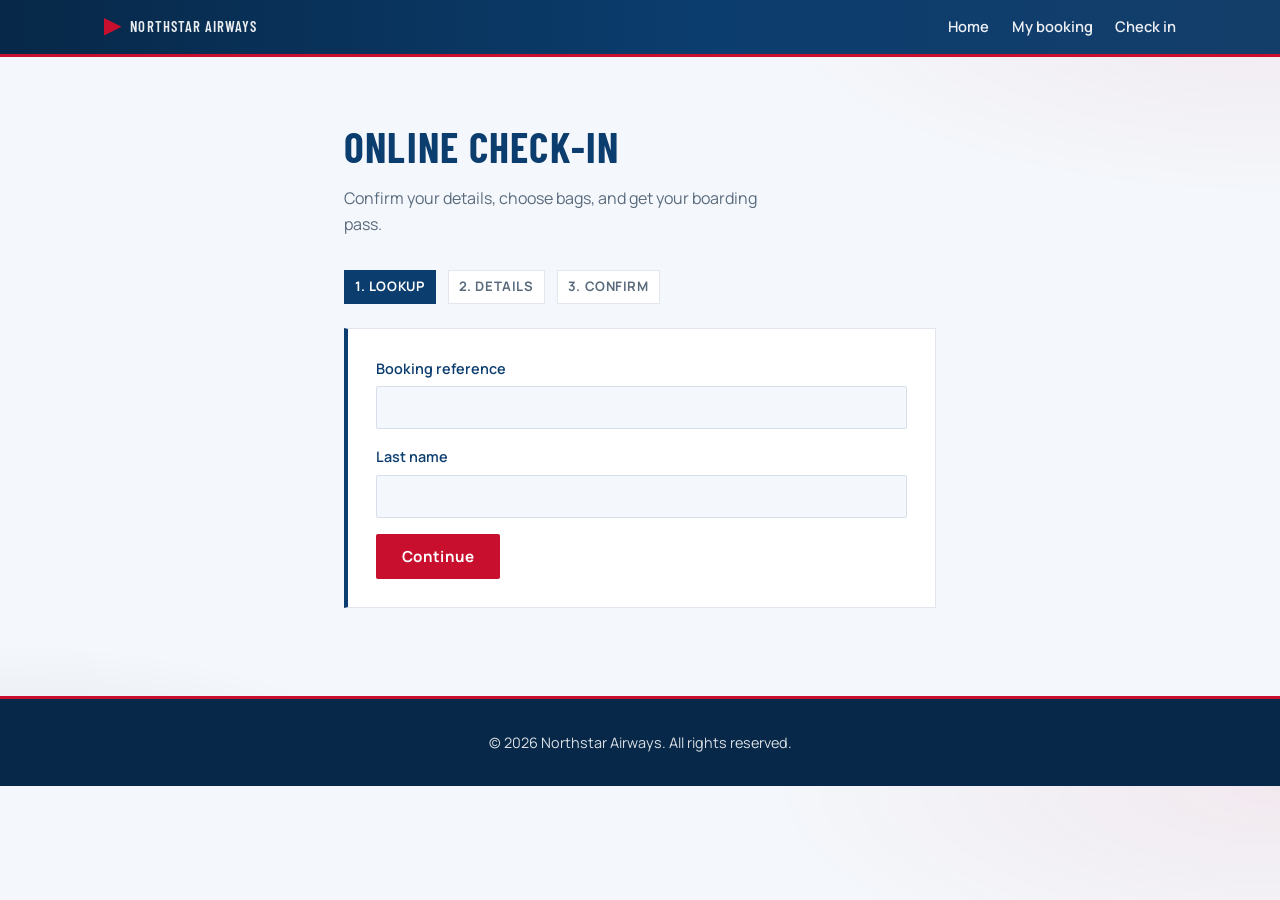
==== check-in.html @ 12df4b26 "Add booking retrieval, check-in flow, and Amplitude booking groups. New pages let travelers look up " ====
<!DOCTYPE html>
<html lang="en">

<head>
    <meta charset="UTF-8">
    <meta name="viewport" content="width=device-width, initial-scale=1.0">
    <title>Check in — Northstar Airways</title>
    <link rel="preconnect" href="https://fonts.googleapis.com">
    <link rel="preconnect" href="https://fonts.gstatic.com" crossorigin>
    <link href="https://fonts.googleapis.com/css2?family=Barlow+Condensed:wght@600;700&family=Manrope:wght@400;500;600;700&display=swap" rel="stylesheet">
    <link rel="stylesheet" href="style.css">
    <script src="https://cdn.amplitude.com/script/f0db16a2ac68ab1c81271aeabdb148de.js"></script>
    <script src="https://cdn.amplitude.com/script/f0db16a2ac68ab1c81271aeabdb148de.engagement.js"></script>
    <script src="js/amplitude-init.js"></script>
</head>

<body>
    <header>
        <nav class="container">
            <div class="logo">
                <span class="logo-mark" aria-hidden="true"></span>
                <a href="index.html" class="logo-link">Northstar Airways</a>
            </div>
            <ul>
                <li><a href="index.html">Home</a></li>
                <li><a href="retrieve-booking.html">My booking</a></li>
                <li><a href="check-in.html" aria-current="page">Check in</a></li>
            </ul>
        </nav>
    </header>

    <main class="page-main">
        <div class="container narrow">
            <h1 class="section-title">Online check-in</h1>
            <p class="section-lead">Confirm your details, choose bags, and get your boarding pass.</p>

            <div class="checkin-steps" id="checkinSteps" aria-label="Check-in progress">
                <span class="checkin-step active" data-step="1">1. Lookup</span>
                <span class="checkin-step" data-step="2">2. Details</span>
                <span class="checkin-step" data-step="3">3. Confirm</span>
            </div>

            <section id="stepLookup" class="booking-panel">
                <form id="checkinLookupForm" class="booking-form">
                    <div class="form-group">
                        <label for="checkinBookingId">Booking reference</label>
                        <input type="text" id="checkinBookingId" name="bookingId" required>
                    </div>
                    <div class="form-group">
                        <label for="checkinLastName">Last name</label>
                        <input type="text" id="checkinLastName" name="lastName" required>
                    </div>
                    <button type="submit" class="btn">Continue</button>
                </form>
                <p id="checkinLookupError" class="form-message form-message--error hidden" role="alert"></p>
            </section>

            <section id="stepDetails" class="booking-panel hidden">
                <div id="flightSummary" class="flight-summary"></div>
                <form id="checkinDetailsForm" class="booking-form">
                    <div class="form-group">
                        <label for="bagCount">Checked bags</label>
                        <select id="bagCount" name="bags">
                            <option value="0">0</option>
                            <option value="1">1</option>
                            <option value="2">2</option>
                        </select>
                    </div>
                    <div class="form-group">
                        <label for="seatChoice">Seat preference</label>
                        <select id="seatChoice" name="seat">
                            <option value="12A">12A — Window</option>
                            <option value="12B">12B — Middle</option>
                            <option value="14C">14C — Aisle</option>
                            <option value="18F">18F — Window</option>
                        </select>
                    </div>
                    <div class="form-actions">
                        <button type="button" class="btn-secondary" id="backToLookup">Back</button>
                        <button type="submit" class="btn">Review &amp; confirm</button>
                    </div>
                </form>
            </section>

            <section id="stepConfirm" class="booking-panel hidden">
                <div id="confirmSummary" class="flight-summary"></div>
                <button type="button" class="btn" id="completeCheckIn">Complete check-in</button>
            </section>

            <section id="stepDone" class="booking-panel boarding-pass hidden">
                <h2 class="boarding-pass-title">You&apos;re checked in</h2>
                <div id="boardingPassContent"></div>
                <a href="index.html" class="btn btn-secondary">Back to home</a>
            </section>
        </div>
    </main>

    <footer>
        <div class="container">
            <p>&copy; 2026 Northstar Airways. All rights reserved.</p>
        </div>
    </footer>

    <script src="script.js?v=6"></script>
    <script src="js/bookings.js"></script>
    <script src="js/check-in.js"></script>
</body>

</html>
---- style.css ----
:root {
    --blue: #0b3d6e;
    --blue-deep: #072848;
    --blue-bright: #1565a8;
    --red: #c8102e;
    --red-deep: #9a0c23;
    --ink: #122033;
    --muted: #5a6b7d;
    --paper: #f4f7fb;
    --white: #ffffff;
    --line: rgba(11, 61, 110, 0.12);
    --font-display: "Barlow Condensed", "Arial Narrow", sans-serif;
    --font-body: "Manrope", "Segoe UI", sans-serif;
}

* {
    margin: 0;
    padding: 0;
    box-sizing: border-box;
}

html {
    scroll-behavior: smooth;
}

body {
    font-family: var(--font-body);
    line-height: 1.6;
    color: var(--ink);
    background:
        radial-gradient(ellipse 80% 50% at 100% 0%, rgba(200, 16, 46, 0.06), transparent 50%),
        radial-gradient(ellipse 70% 40% at 0% 100%, rgba(11, 61, 110, 0.08), transparent 45%),
        var(--paper);
}

.container {
    max-width: 1120px;
    margin: 0 auto;
    padding: 0 24px;
}

/* Header */
header {
    background: linear-gradient(90deg, var(--blue-deep) 0%, var(--blue) 55%, #143e6a 100%);
    color: var(--white);
    padding: 0.9rem 0;
    position: sticky;
    top: 0;
    z-index: 100;
    border-bottom: 3px solid var(--red);
}

nav {
    display: flex;
    justify-content: space-between;
    align-items: center;
    gap: 1.5rem;
}

.logo {
    font-family: var(--font-display);
    font-size: 1.65rem;
    font-weight: 700;
    letter-spacing: 0.04em;
    text-transform: uppercase;
    display: flex;
    align-items: center;
    gap: 0.55rem;
}

.logo-mark {
    width: 1.1rem;
    height: 1.1rem;
    background: var(--red);
    clip-path: polygon(50% 0%, 100% 100%, 0% 100%);
    display: inline-block;
    transform: rotate(90deg);
    animation: markPulse 3.2s ease-in-out infinite;
}

@keyframes markPulse {
    0%, 100% { opacity: 1; transform: rotate(90deg) scale(1); }
    50% { opacity: 0.75; transform: rotate(90deg) scale(1.08); }
}

nav ul {
    list-style: none;
    display: flex;
    flex-wrap: wrap;
    gap: 1.4rem;
    justify-content: flex-end;
}

nav a {
    color: var(--white);
    text-decoration: none;
    font-size: 0.92rem;
    font-weight: 600;
    opacity: 0.92;
}

nav a:hover {
    opacity: 1;
    color: #ffd6dc;
}

.logo-link {
    color: inherit;
    text-decoration: none;
}

.logo-link:hover {
    color: #ffd6dc;
}

.page-main {
    padding: 3.5rem 0 4rem;
    min-height: 60vh;
}

.container.narrow {
    max-width: 640px;
}

.booking-panel {
    background: var(--white);
    padding: 1.75rem;
    border: 1px solid var(--line);
    border-left: 4px solid var(--blue);
    margin-bottom: 1.5rem;
}

.booking-form .form-group select {
    width: 100%;
    padding: 10px 12px;
    border: 1px solid var(--line);
    border-radius: 2px;
    font-family: inherit;
    font-size: 0.95rem;
    background: var(--paper);
}

.form-actions {
    display: flex;
    gap: 0.75rem;
    flex-wrap: wrap;
    margin-top: 1.25rem;
}

.form-message {
    margin-top: 1rem;
    font-size: 0.92rem;
}

.form-message--error {
    color: var(--red);
    font-weight: 600;
}

.hidden {
    display: none !important;
}

.booking-result {
    animation: heroRise 0.5s ease-out both;
}

.booking-card,
.boarding-pass {
    border-top: 3px solid var(--red);
}

.booking-ref {
    font-size: 0.88rem;
    color: var(--muted);
    margin-bottom: 0.35rem;
}

.booking-passenger {
    font-weight: 700;
    color: var(--blue);
    margin-bottom: 0.5rem;
}

.booking-status {
    color: var(--muted);
    margin-bottom: 1rem;
}

.booking-route {
    font-family: var(--font-display);
    font-size: 1.65rem;
    color: var(--ink);
    margin-bottom: 0.35rem;
}

.checkin-steps {
    display: flex;
    gap: 0.75rem;
    flex-wrap: wrap;
    margin-bottom: 1.5rem;
}

.checkin-step {
    font-size: 0.82rem;
    font-weight: 700;
    text-transform: uppercase;
    letter-spacing: 0.04em;
    color: var(--muted);
    padding: 0.35rem 0.65rem;
    border: 1px solid var(--line);
    background: var(--white);
}

.checkin-step.active {
    color: var(--white);
    background: var(--blue);
    border-color: var(--blue);
}

.flight-summary {
    margin-bottom: 1.25rem;
    padding-bottom: 1rem;
    border-bottom: 1px solid var(--line);
}

.boarding-pass-title {
    font-family: var(--font-display);
    font-size: 1.75rem;
    color: var(--blue);
    margin-bottom: 1rem;
}

/* Hero — full-bleed */
.hero {
    position: relative;
    min-height: 92vh;
    display: flex;
    align-items: flex-end;
    overflow: hidden;
    color: var(--white);
}

.hero-media {
    position: absolute;
    inset: 0;
    background:
        linear-gradient(120deg, rgba(7, 40, 72, 0.55), transparent 55%),
        url("https://images.unsplash.com/photo-1436491865332-7a61a1093540?auto=format&fit=crop&w=2000&q=80")
            center / cover no-repeat;
    animation: heroDrift 28s ease-in-out infinite alternate;
}

@keyframes heroDrift {
    from { transform: scale(1) translate3d(0, 0, 0); }
    to { transform: scale(1.06) translate3d(-1.5%, -1%, 0); }
}

.hero-scrim {
    position: absolute;
    inset: 0;
    background: linear-gradient(
        180deg,
        rgba(7, 40, 72, 0.25) 0%,
        rgba(7, 40, 72, 0.45) 45%,
        rgba(7, 40, 72, 0.88) 100%
    );
    pointer-events: none;
}

.hero-content {
    position: relative;
    z-index: 1;
    padding: 4rem 24px 5rem;
    max-width: 720px;
    margin: 0;
    margin-right: auto;
    animation: heroRise 0.9s ease-out both;
}

@keyframes heroRise {
    from { opacity: 0; transform: translateY(28px); }
    to { opacity: 1; transform: translateY(0); }
}

.brand-lockup {
    font-family: var(--font-display);
    font-size: clamp(2.4rem, 6vw, 3.6rem);
    font-weight: 700;
    letter-spacing: 0.06em;
    text-transform: uppercase;
    line-height: 1;
    margin-bottom: 0.75rem;
    color: var(--white);
    text-shadow: 0 2px 20px rgba(0, 0, 0, 0.35);
}

.brand-lockup::after {
    content: "";
    display: block;
    width: 4.5rem;
    height: 4px;
    margin-top: 0.65rem;
    background: var(--red);
}

.hero h1 {
    font-family: var(--font-display);
    font-size: clamp(1.8rem, 4vw, 2.6rem);
    font-weight: 600;
    letter-spacing: 0.02em;
    margin-bottom: 0.75rem;
    max-width: 16ch;
}

.hero-support {
    font-size: 1.08rem;
    margin-bottom: 1.75rem;
    max-width: 36ch;
    color: rgba(255, 255, 255, 0.9);
}

.btn {
    background: var(--red);
    color: var(--white);
    padding: 12px 26px;
    text-decoration: none;
    border-radius: 2px;
    display: inline-block;
    cursor: pointer;
    border: none;
    font-family: var(--font-body);
    font-size: 0.95rem;
    font-weight: 700;
    letter-spacing: 0.02em;
    transition: background 0.2s ease, transform 0.2s ease;
}

.btn:hover {
    background: var(--red-deep);
    transform: translateY(-1px);
}

.btn-hero {
    padding: 14px 32px;
    font-size: 1rem;
}

/* Flights */
.flights {
    padding: 4.5rem 0 3.5rem;
}

.section-title {
    font-family: var(--font-display);
    text-align: left;
    font-size: clamp(2rem, 4vw, 2.6rem);
    font-weight: 700;
    letter-spacing: 0.03em;
    text-transform: uppercase;
    margin-bottom: 0.4rem;
    color: var(--blue);
}

.section-lead {
    color: var(--muted);
    margin-bottom: 2rem;
    max-width: 42ch;
}

.filters {
    background: var(--white);
    padding: 1.5rem 1.75rem;
    border: 1px solid var(--line);
    border-left: 4px solid var(--blue);
    margin-bottom: 2rem;
}

.filters h3 {
    margin-bottom: 1rem;
    color: var(--blue);
    font-size: 1rem;
    font-weight: 700;
}

.filter-row {
    display: grid;
    grid-template-columns: repeat(auto-fit, minmax(180px, 1fr));
    gap: 1rem;
    margin-bottom: 1rem;
}

.filter-group {
    display: flex;
    flex-direction: column;
}

.filter-group label {
    margin-bottom: 0.4rem;
    font-weight: 600;
    font-size: 0.88rem;
    color: var(--blue);
}

.filter-group select {
    padding: 10px 12px;
    border: 1px solid var(--line);
    border-radius: 2px;
    font-size: 0.95rem;
    font-family: inherit;
    background: var(--paper);
    color: var(--ink);
}

.filter-buttons {
    display: flex;
    gap: 0.75rem;
    flex-wrap: wrap;
}

.btn-secondary {
    background: transparent;
    color: var(--blue);
    padding: 10px 20px;
    border: 1.5px solid var(--blue);
    border-radius: 2px;
    cursor: pointer;
    font-family: var(--font-body);
    font-size: 0.95rem;
    font-weight: 600;
}

.btn-secondary:hover {
    background: rgba(11, 61, 110, 0.06);
}

.flight-grid {
    display: grid;
    grid-template-columns: repeat(auto-fit, minmax(280px, 1fr));
    gap: 1.5rem;
    margin-top: 0.5rem;
}

.flight-card {
    background: var(--white);
    border: 1px solid var(--line);
    overflow: hidden;
    cursor: pointer;
    transition: transform 0.25s ease, border-color 0.25s ease, box-shadow 0.25s ease;
}

.flight-card:hover {
    transform: translateY(-4px);
    border-color: rgba(200, 16, 46, 0.35);
    box-shadow: 0 12px 28px rgba(11, 61, 110, 0.12);
}

.flight-route-visual {
    height: 140px;
    position: relative;
    background:
        linear-gradient(135deg, var(--blue-deep) 0%, var(--blue-bright) 100%);
    overflow: hidden;
}

.flight-route-visual::before {
    content: "";
    position: absolute;
    inset: 0;
    background:
        radial-gradient(circle at 20% 70%, rgba(255, 255, 255, 0.15), transparent 40%),
        linear-gradient(90deg, transparent 0%, rgba(255, 255, 255, 0.08) 50%, transparent 100%);
}

.flight-route-visual::after {
    content: "";
    position: absolute;
    left: 12%;
    right: 12%;
    top: 50%;
    height: 2px;
    background: repeating-linear-gradient(
        90deg,
        rgba(255, 255, 255, 0.85) 0 8px,
        transparent 8px 16px
    );
    transform: translateY(-50%);
}

.flight-route-visual.business {
    background: linear-gradient(135deg, #0a2f55 0%, #1a5f9e 70%, #c8102e 140%);
}

.flight-route-visual.first {
    background: linear-gradient(135deg, #061a33 0%, #0b3d6e 45%, #c8102e 100%);
}

.flight-info {
    padding: 1.25rem 1.35rem 1.5rem;
}

.flight-price {
    font-family: var(--font-display);
    font-size: 1.85rem;
    font-weight: 700;
    color: var(--red);
    letter-spacing: 0.02em;
    line-height: 1;
}

.fare-block {
    display: flex;
    align-items: center;
    gap: 0.55rem;
    margin-bottom: 0.25rem;
}

.currency-chip {
    font-family: var(--font-body);
    font-size: 0.68rem;
    font-weight: 700;
    letter-spacing: 0.06em;
    color: var(--blue);
    background: rgba(11, 61, 110, 0.08);
    border: 1px solid rgba(11, 61, 110, 0.18);
    padding: 0.28rem 0.45rem;
    border-radius: 2px;
}

.fare-meta {
    font-size: 0.78rem;
    color: var(--muted);
    margin-bottom: 0.65rem;
}

.modal-fare {
    display: flex;
    flex-wrap: wrap;
    align-items: flex-start;
    gap: 1rem 1.5rem;
    margin: 1rem 0 0.75rem;
    padding: 1rem 1.1rem;
    background: var(--paper);
    border-left: 4px solid var(--red);
}

.modal-fare-meta {
    display: flex;
    flex-direction: column;
    gap: 0.4rem;
}

.modal-fare .fare-meta {
    margin-bottom: 0;
}

.modal-meta-row {
    display: flex;
    gap: 1.25rem;
    flex-wrap: wrap;
    margin: 0.75rem 0 1.25rem;
    color: var(--muted);
    font-size: 0.92rem;
}

.modal-section-title {
    margin: 1rem 0 0.5rem;
    color: var(--blue);
    font-size: 1.05rem;
}

.modal-description {
    line-height: 1.6;
    margin-bottom: 0.75rem;
    color: var(--ink);
}

.modal-features {
    margin-bottom: 1.75rem;
    padding-left: 1.1rem;
    color: var(--muted);
}

.modal-features li {
    margin: 0.4rem 0;
}

.modal-actions {
    display: flex;
    gap: 0.75rem;
    justify-content: center;
    flex-wrap: wrap;
}

.flight-title {
    font-size: 1.15rem;
    font-weight: 700;
    margin-bottom: 0.35rem;
    color: var(--ink);
}

.flight-location {
    color: var(--muted);
    margin-bottom: 0.5rem;
    font-size: 0.92rem;
}

.flight-features {
    font-size: 0.85rem;
    color: var(--muted);
}

.flight-type {
    display: inline-block;
    background: var(--blue);
    color: white;
    padding: 3px 9px;
    border-radius: 2px;
    font-size: 0.72rem;
    font-weight: 700;
    letter-spacing: 0.04em;
    text-transform: uppercase;
    margin-bottom: 0.55rem;
}

.flight-card.hidden {
    display: none;
}

.no-results {
    text-align: center;
    padding: 2rem;
    color: var(--muted);
    font-size: 1.05rem;
    display: none;
}

/* About */
.about {
    padding: 4rem 0;
    background:
        linear-gradient(180deg, rgba(11, 61, 110, 0.04), transparent),
        var(--white);
}

.about-content {
    display: grid;
    grid-template-columns: 1fr 1fr;
    gap: 3rem;
    align-items: center;
}

.about-text h2 {
    font-family: var(--font-display);
    font-size: clamp(1.9rem, 3.5vw, 2.4rem);
    font-weight: 700;
    letter-spacing: 0.03em;
    text-transform: uppercase;
    margin-bottom: 1rem;
    color: var(--blue);
}

.about-text p {
    color: var(--muted);
    margin-bottom: 1rem;
}

.about-image {
    height: 320px;
    border-radius: 2px;
    background:
        linear-gradient(160deg, rgba(7, 40, 72, 0.35), rgba(200, 16, 46, 0.25)),
        url("https://images.unsplash.com/photo-1542296332-2e4473faf803?auto=format&fit=crop&w=1200&q=80")
            center / cover no-repeat;
    box-shadow: 0 16px 40px rgba(11, 61, 110, 0.15);
}

/* Contact */
.contact {
    padding: 4rem 0;
}

.contact-content {
    display: grid;
    grid-template-columns: 1fr 1fr;
    gap: 2.5rem;
}

.contact-info h3 {
    margin-bottom: 1rem;
    color: var(--blue);
    font-size: 1.15rem;
}

.contact-info p {
    margin-bottom: 0.55rem;
    color: var(--muted);
}

.contact-form {
    background: var(--white);
    padding: 1.75rem;
    border: 1px solid var(--line);
    border-top: 3px solid var(--red);
}

.form-group {
    margin-bottom: 1rem;
}

.form-group label {
    display: block;
    margin-bottom: 0.4rem;
    color: var(--blue);
    font-weight: 600;
    font-size: 0.9rem;
}

.form-group input,
.form-group textarea {
    width: 100%;
    padding: 10px 12px;
    border: 1px solid var(--line);
    border-radius: 2px;
    font-family: inherit;
    font-size: 0.95rem;
    background: var(--paper);
}

.form-group textarea {
    height: 110px;
    resize: vertical;
}

/* Footer */
footer {
    background: var(--blue-deep);
    color: rgba(255, 255, 255, 0.85);
    text-align: center;
    padding: 2rem 0;
    border-top: 3px solid var(--red);
    font-size: 0.9rem;
}

/* Modal */
.modal {
    display: none;
    position: fixed;
    z-index: 1000;
    left: 0;
    top: 0;
    width: 100%;
    height: 100%;
    background-color: rgba(7, 40, 72, 0.55);
}

.modal-content {
    background-color: var(--white);
    margin: 5% auto;
    padding: 2rem;
    border-radius: 2px;
    width: 90%;
    max-width: 600px;
    position: relative;
    border-top: 4px solid var(--red);
    max-height: 85vh;
    overflow-y: auto;
}

.modal-close {
    position: absolute;
    right: 1rem;
    top: 0.6rem;
    font-size: 2rem;
    cursor: pointer;
    color: var(--muted);
    line-height: 1;
}

.modal-close:hover {
    color: var(--red);
}

.login-container {
    max-width: 400px;
    margin: 0 auto;
}

.login-container h2 {
    text-align: center;
    margin-bottom: 1.5rem;
    font-family: var(--font-display);
    letter-spacing: 0.04em;
    text-transform: uppercase;
    color: var(--blue);
}

.login-form input,
.login-form select {
    width: 100%;
    padding: 10px 12px;
    border: 1.5px solid var(--line);
    border-radius: 2px;
    font-size: 1rem;
    font-family: inherit;
    background: var(--paper);
    transition: border-color 0.2s ease;
}

.login-form input:focus,
.login-form select:focus {
    outline: none;
    border-color: var(--blue-bright);
}

.login-buttons {
    display: flex;
    gap: 0.75rem;
    justify-content: center;
    margin-top: 1.5rem;
    flex-wrap: wrap;
}

.login-error {
    color: var(--red);
    text-align: center;
    margin-top: 1rem;
    font-size: 0.9rem;
    display: none;
}

.login-error.show {
    display: block;
}

/* User Status */
.user-status {
    position: fixed;
    top: 80px;
    right: 20px;
    background: var(--white);
    padding: 1rem;
    border-radius: 2px;
    box-shadow: 0 8px 28px rgba(11, 61, 110, 0.18);
    border: 1px solid var(--line);
    border-left: 4px solid var(--red);
    display: flex;
    align-items: center;
    gap: 1rem;
    flex-wrap: wrap;
    z-index: 999;
    min-width: 280px;
}

.user-status-actions {
    display: flex;
    flex-direction: column;
    gap: 0.5rem;
    align-items: stretch;
}

.plan-label {
    font-size: 0.85rem;
    color: var(--muted);
    font-weight: 500;
}

.btn-subscribe {
    background: var(--blue);
    padding: 8px 14px;
    font-size: 0.88rem;
    white-space: nowrap;
}

.btn-subscribe:hover {
    background: var(--blue-deep);
}

.btn-premium {
    background: var(--red);
    padding: 8px 14px;
    font-size: 0.88rem;
    white-space: nowrap;
}

.btn-premium:hover {
    background: var(--red-deep);
}

.user-status.hidden {
    display: none;
}

.account-info {
    display: flex;
    flex-direction: column;
    gap: 0.25rem;
}

.estate-agent-info {
    font-size: 0.82rem;
    color: var(--muted);
    font-weight: 700;
    padding: 0.25rem 0.5rem;
    background: var(--paper);
    border-left: 3px solid var(--blue);
}

.user-status span {
    color: var(--blue);
    font-weight: 700;
}

.user-status .plan-label {
    color: var(--muted);
    font-weight: 500;
}

@media (max-width: 768px) {
    nav {
        flex-direction: column;
        align-items: flex-start;
        gap: 0.75rem;
    }

    nav ul {
        gap: 0.85rem 1rem;
        justify-content: flex-start;
    }

    .hero {
        min-height: 78vh;
    }

    .hero-content {
        padding-bottom: 3rem;
    }

    .about-content,
    .contact-content {
        grid-template-columns: 1fr;
    }

    .flight-grid {
        grid-template-columns: 1fr;
    }

    .filter-row {
        grid-template-columns: 1fr;
    }

    .user-status {
        position: static;
        margin: 1rem;
        right: auto;
        top: auto;
    }
}
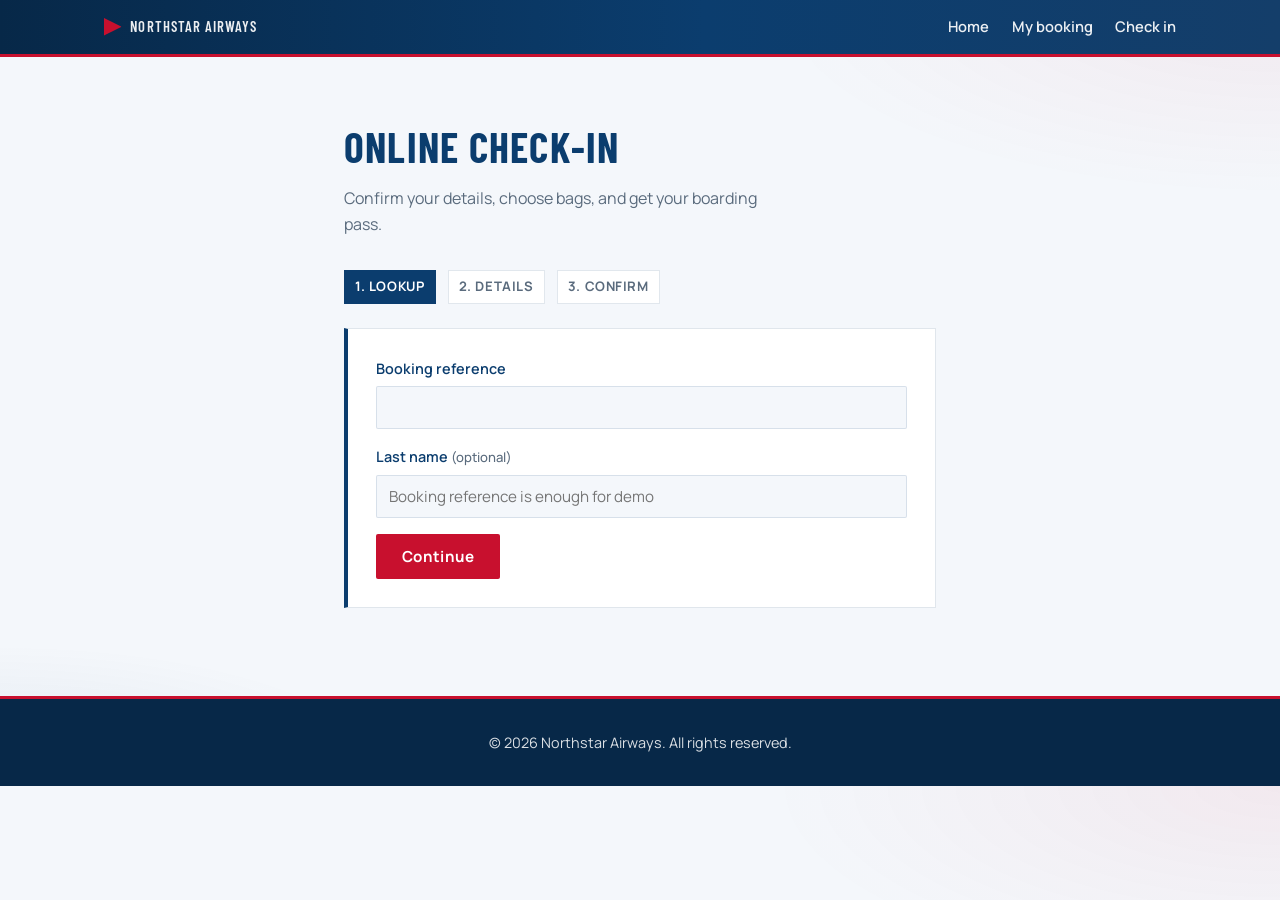
==== commit 61e534e9: "Fix booking lookup for new purchases and reference-only demo flow. Harden localStorage saves, load b" ====
--- a/check-in.html
+++ b/check-in.html
@@ -47,8 +47,8 @@
                         <input type="text" id="checkinBookingId" name="bookingId" required>
                     </div>
                     <div class="form-group">
-                        <label for="checkinLastName">Last name</label>
-                        <input type="text" id="checkinLastName" name="lastName" required>
+                        <label for="checkinLastName">Last name <span class="label-hint">(optional)</span></label>
+                        <input type="text" id="checkinLastName" name="lastName" placeholder="Booking reference is enough for demo">
                     </div>
                     <button type="submit" class="btn">Continue</button>
                 </form>
@@ -101,8 +101,8 @@
         </div>
     </footer>
 
-    <script src="script.js?v=6"></script>
     <script src="js/bookings.js"></script>
+    <script src="script.js?v=7"></script>
     <script src="js/check-in.js"></script>
 </body>
 
--- a/style.css
+++ b/style.css
@@ -716,6 +716,12 @@
     font-size: 0.9rem;
 }
 
+.label-hint {
+    font-weight: 500;
+    color: var(--muted);
+    font-size: 0.82rem;
+}
+
 .form-group input,
 .form-group textarea {
     width: 100%;
